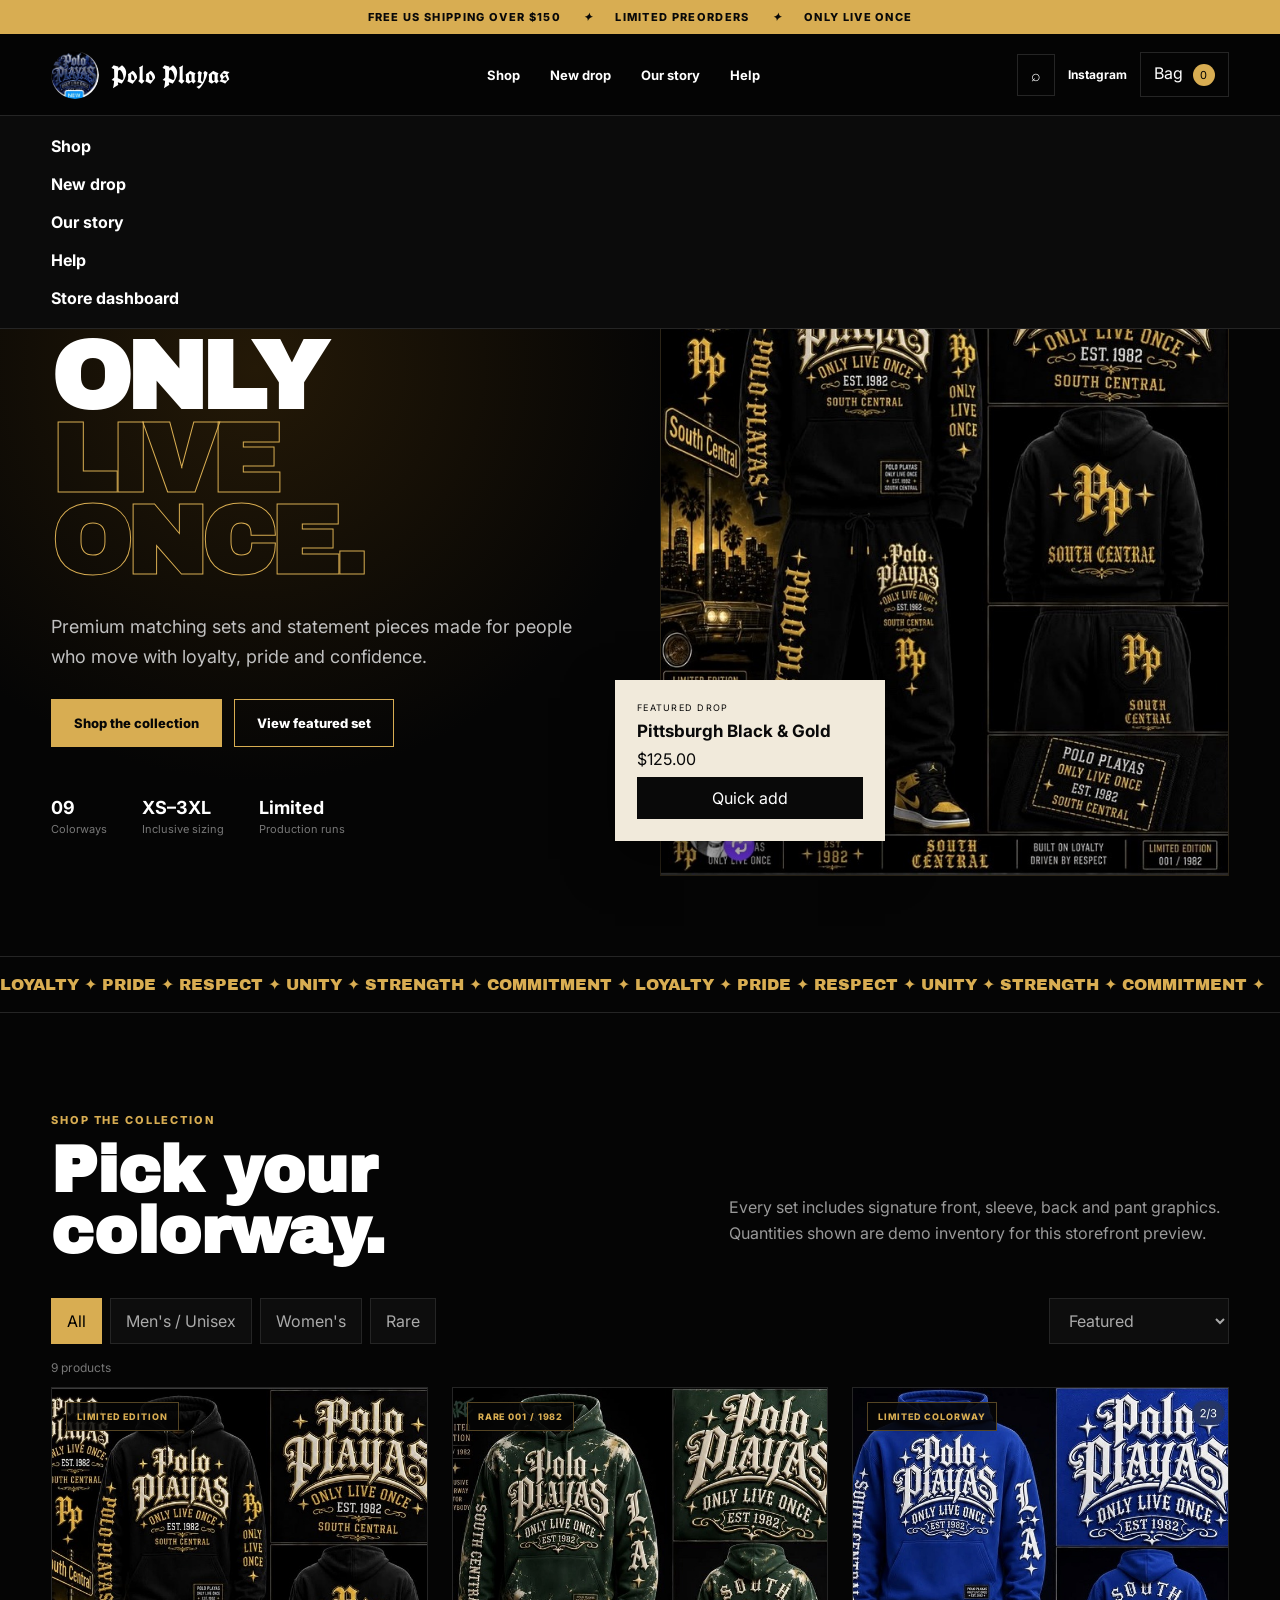
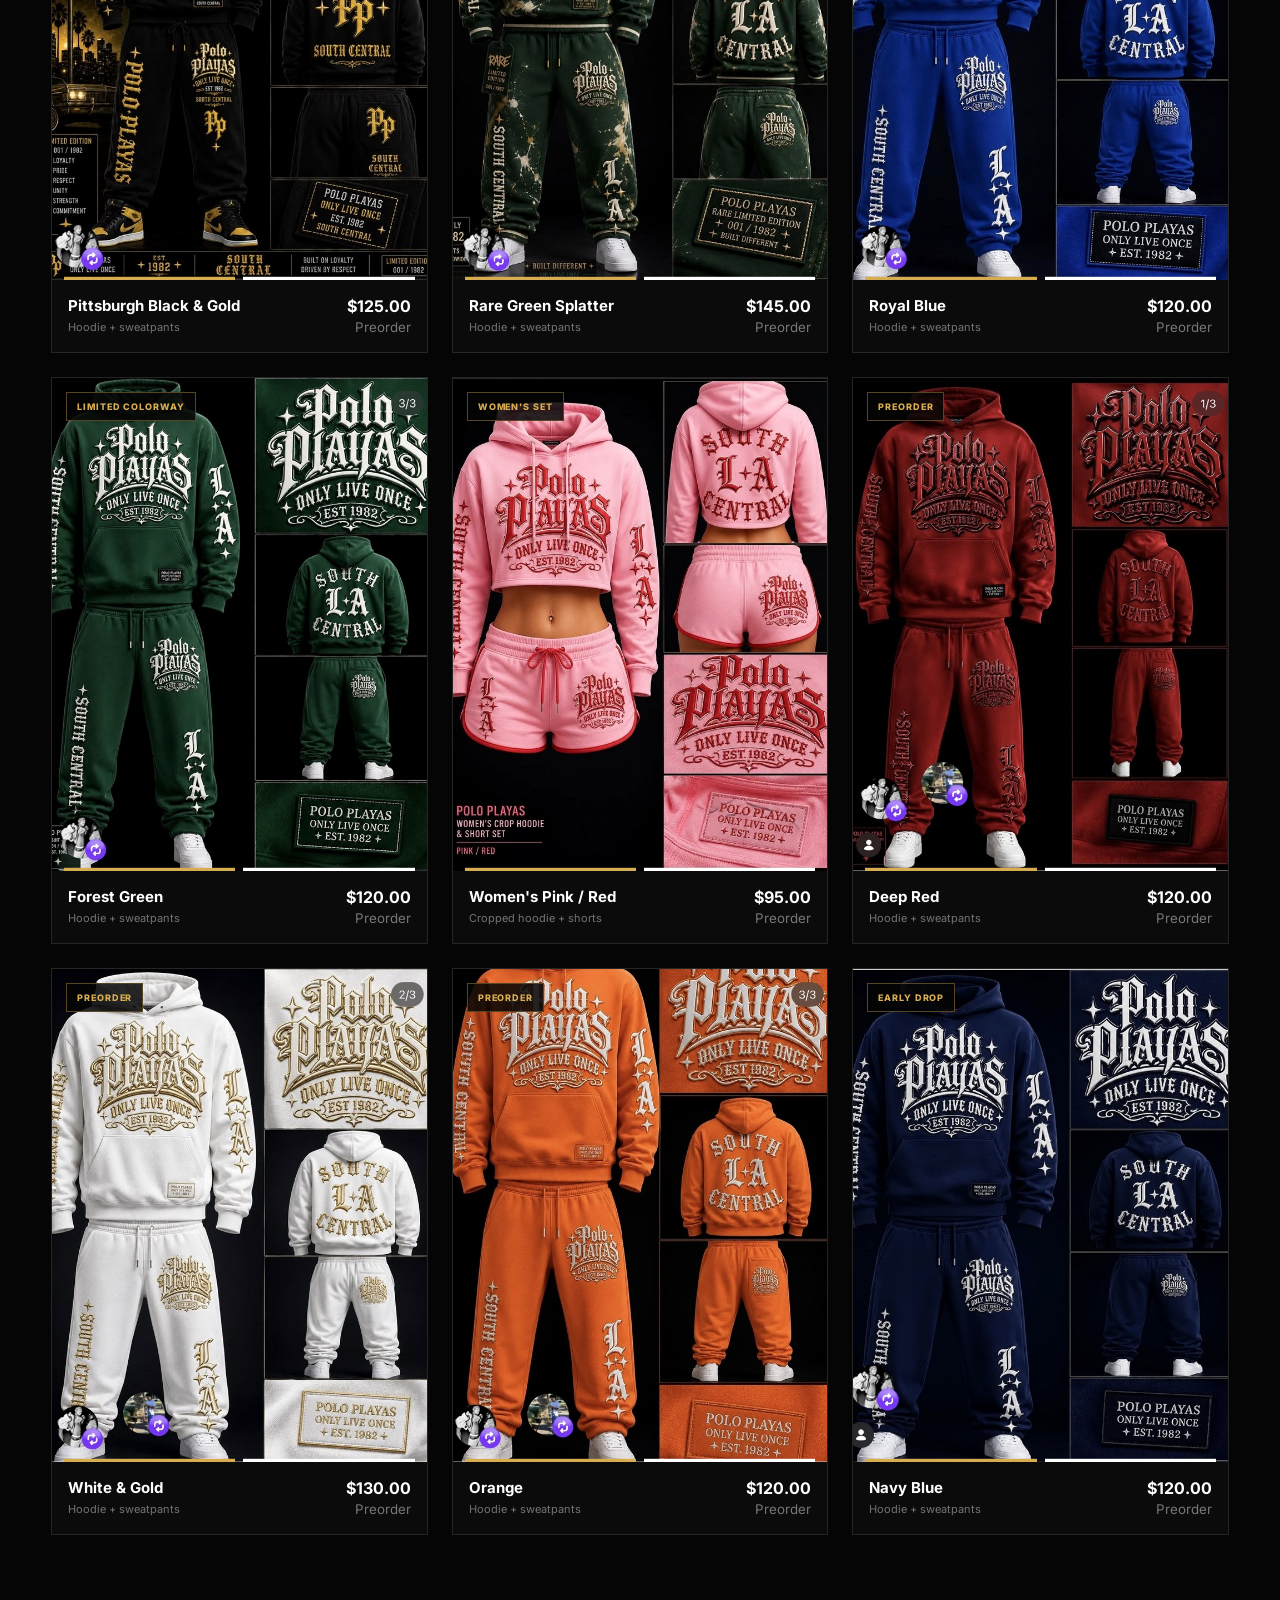
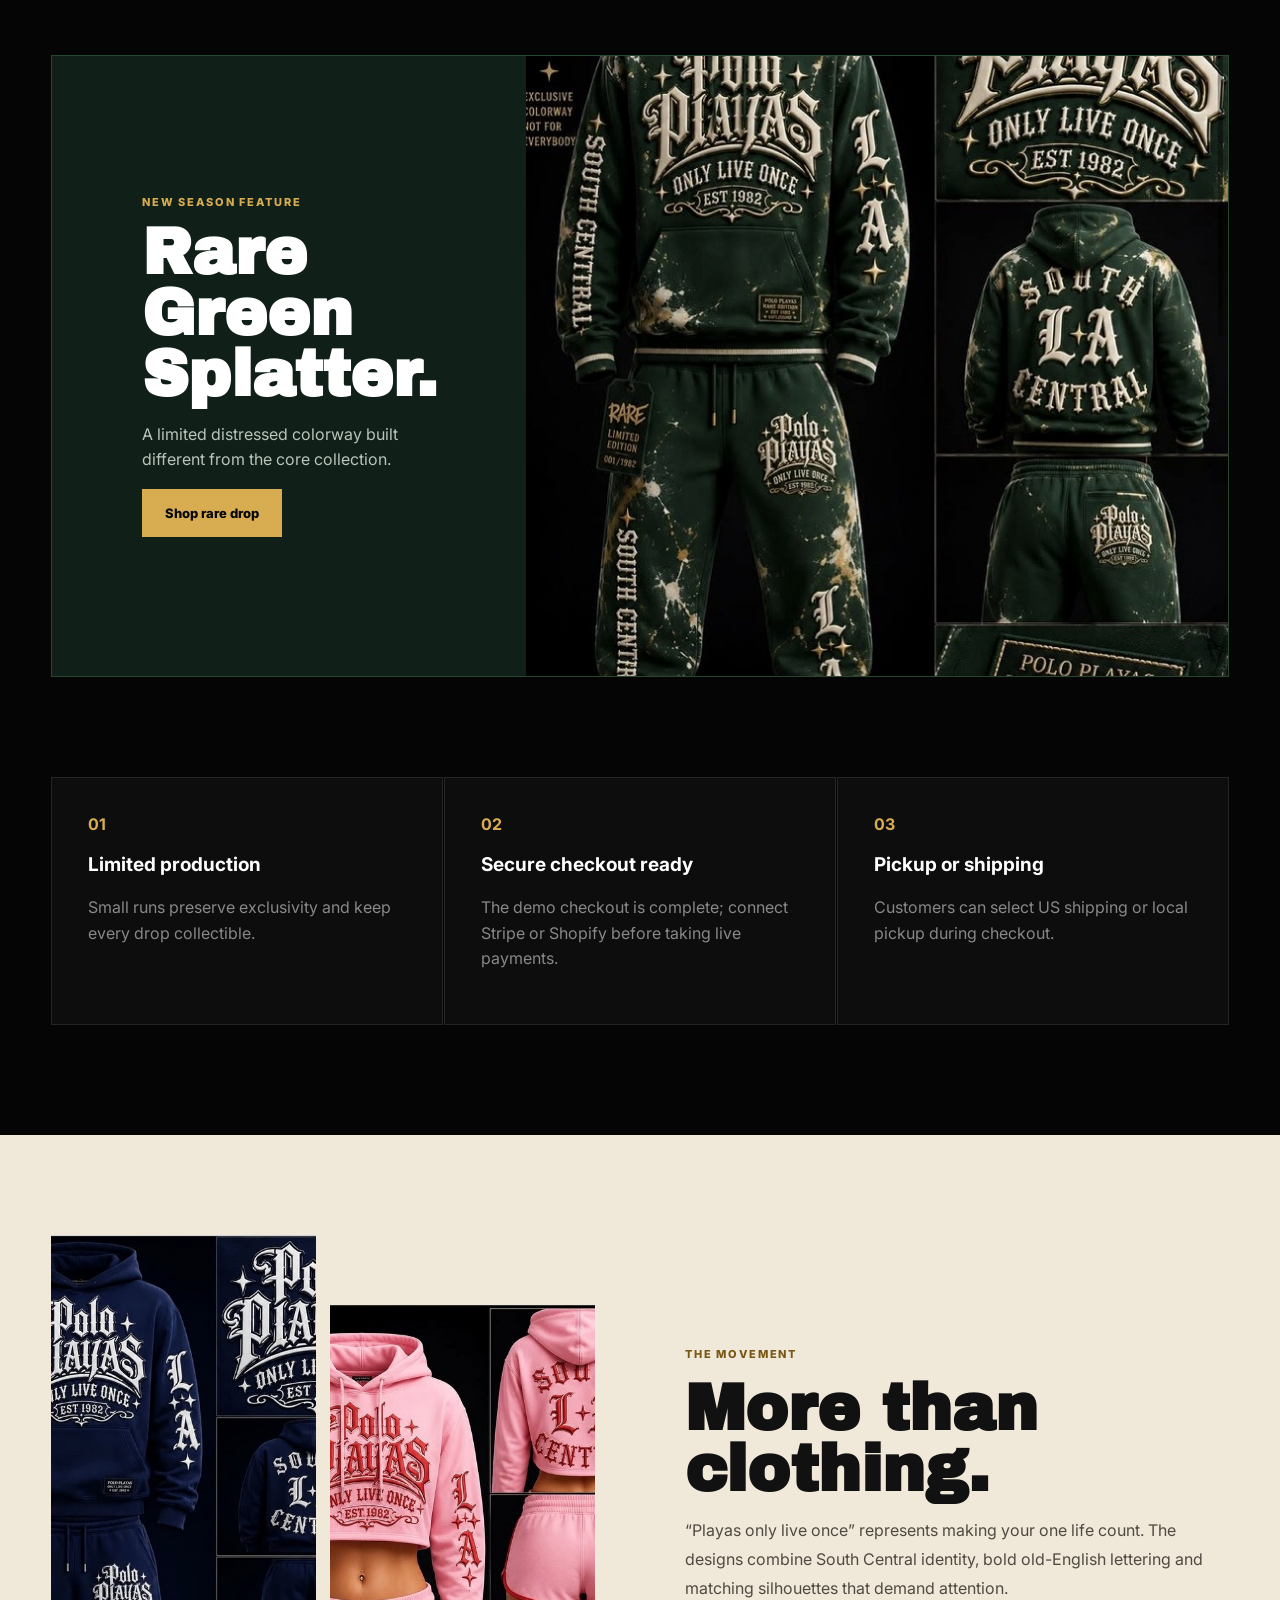
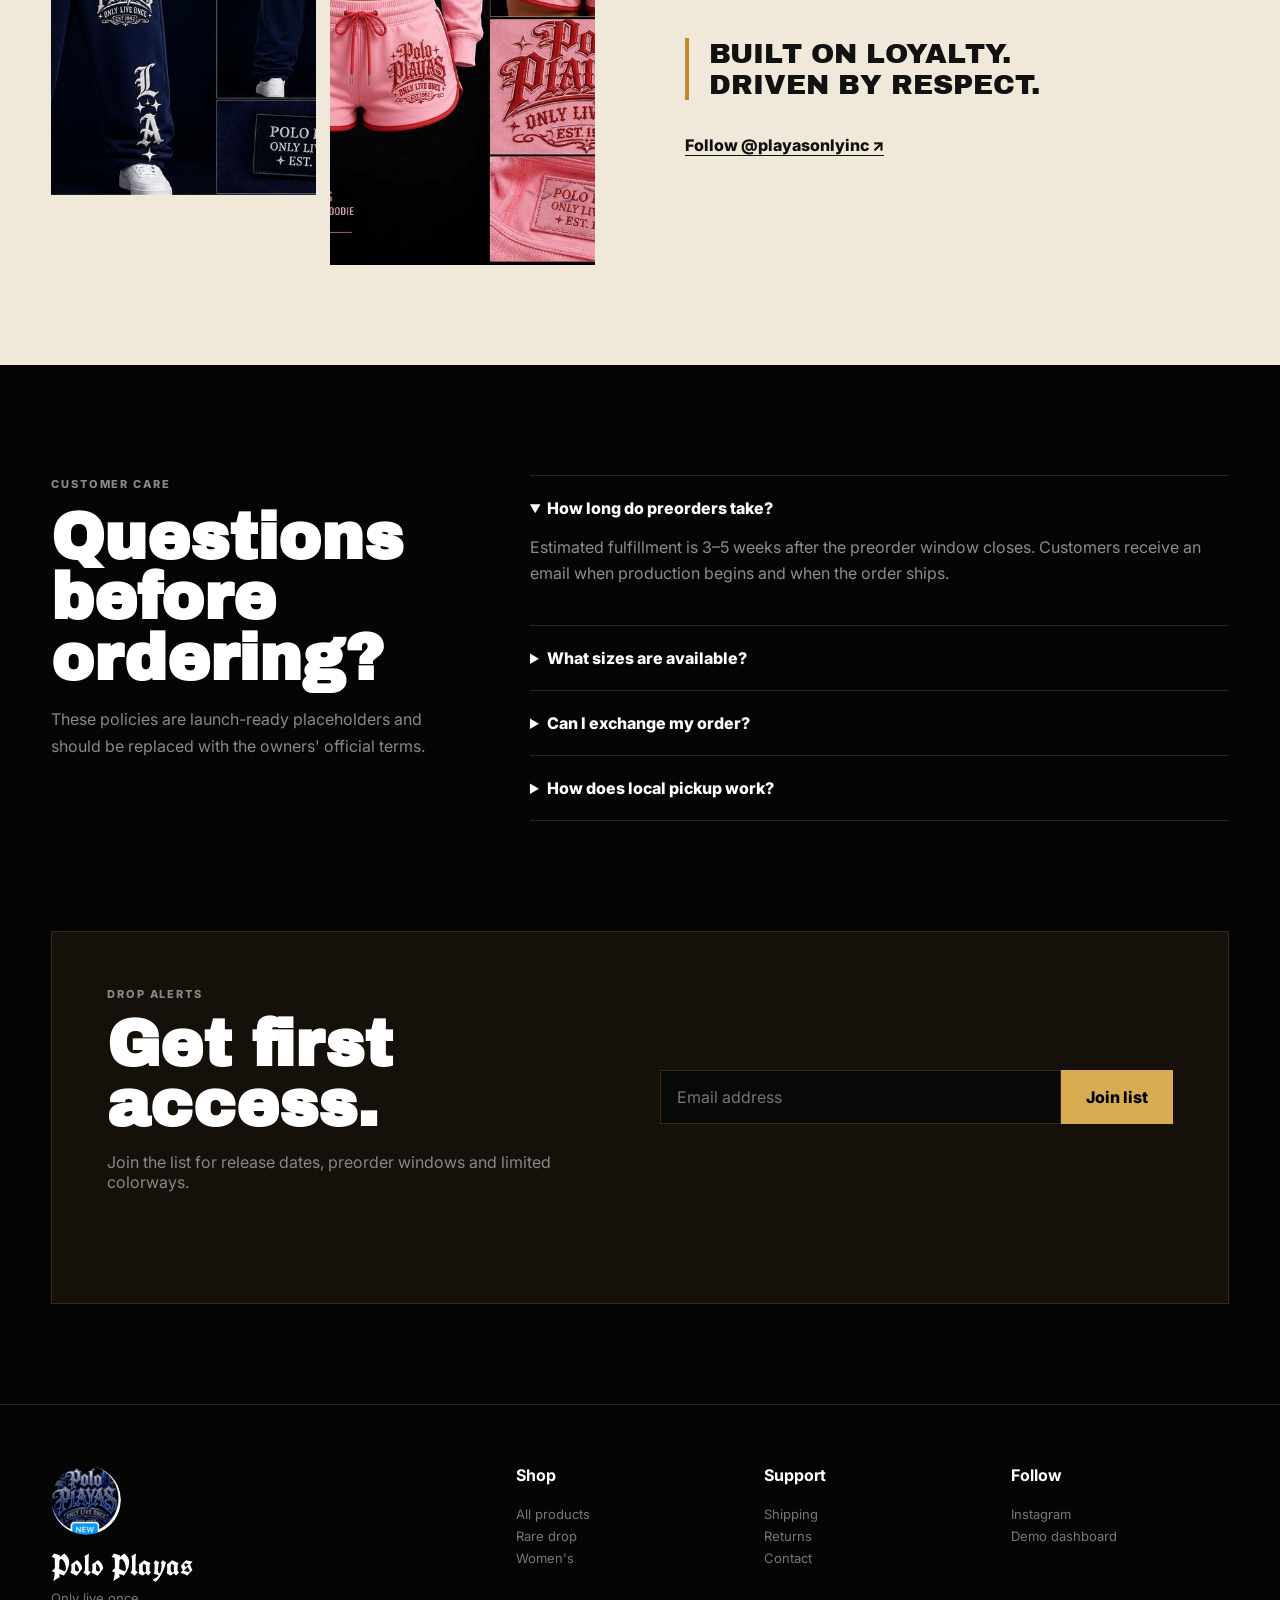
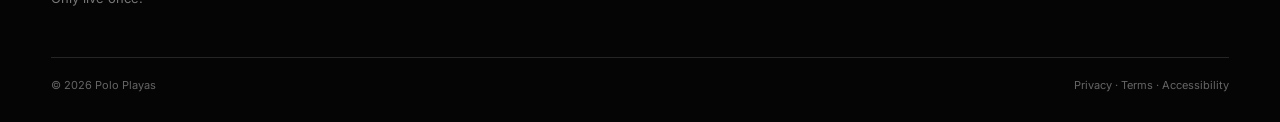
==== index.html @ fad88115 "Add files via upload" ====
<!doctype html>
<html lang="en">
<head>
  <meta charset="utf-8">
  <meta name="viewport" content="width=device-width, initial-scale=1">
  <meta name="theme-color" content="#050505">
  <meta name="description" content="Polo Playas limited-edition streetwear. Shop hoodies, matching sets, rare colorways and women's sets.">
  <title>Polo Playas — Only Live Once</title>
  <link rel="preconnect" href="https://fonts.googleapis.com">
  <link rel="preconnect" href="https://fonts.gstatic.com" crossorigin>
  <link href="https://fonts.googleapis.com/css2?family=Archivo+Black&family=Inter:wght@400;500;600;700;800&family=UnifrakturCook:wght@700&display=swap" rel="stylesheet">
  <link rel="stylesheet" href="styles.css">
</head>
<body>
  <div class="announcement"><span>FREE US SHIPPING OVER $150</span><i>✦</i><span>LIMITED PREORDERS</span><i>✦</i><span>ONLY LIVE ONCE</span></div>

  <header class="site-header">
    <a class="brand" href="#home" aria-label="Polo Playas home"><img src="assets/logo.png" alt="Polo Playas logo"><span>Polo Playas</span></a>
    <nav class="desktop-nav" aria-label="Main navigation"><a href="#shop">Shop</a><a href="#new">New drop</a><a href="#story">Our story</a><a href="#faq">Help</a></nav>
    <div class="header-actions">
      <button class="icon-button" id="searchToggle" aria-label="Search">⌕</button>
      <a class="ig-link" href="https://www.instagram.com/playasonlyinc/" target="_blank" rel="noreferrer">Instagram</a>
      <button class="bag-button" id="bagButton">Bag <span id="bagCount">0</span></button>
      <button class="menu-button" id="menuButton" aria-label="Menu">☰</button>
    </div>
  </header>

  <div class="search-panel" id="searchPanel" hidden><div><input id="searchInput" type="search" placeholder="Search colorways, sets, rare drops…"><button id="searchClose" aria-label="Close search">×</button></div></div>
  <nav class="mobile-menu" id="mobileMenu" hidden><a href="#shop">Shop</a><a href="#new">New drop</a><a href="#story">Our story</a><a href="#faq">Help</a><a href="admin.html">Store dashboard</a></nav>

  <main id="home">
    <section class="hero">
      <div class="hero-copy">
        <p class="eyebrow">SOUTH CENTRAL · LIMITED EDITION</p>
        <h1>PLAYAS ONLY<br><span>LIVE ONCE.</span></h1>
        <p class="hero-text">Premium matching sets and statement pieces made for people who move with loyalty, pride and confidence.</p>
        <div class="hero-actions"><a class="button gold" href="#shop">Shop the collection</a><button class="button outline" data-view="black-gold">View featured set</button></div>
        <div class="hero-stats"><div><strong>09</strong><span>Colorways</span></div><div><strong>XS–3XL</strong><span>Inclusive sizing</span></div><div><strong>Limited</strong><span>Production runs</span></div></div>
      </div>
      <div class="hero-media"><img src="assets/products/black-gold.jpg" alt="Black and gold Polo Playas matching set"><div class="floating-card"><small>FEATURED DROP</small><strong>Pittsburgh Black & Gold</strong><span>$125.00</span><button data-add="black-gold">Quick add</button></div></div>
    </section>

    <section class="ticker"><div>LOYALTY ✦ PRIDE ✦ RESPECT ✦ UNITY ✦ STRENGTH ✦ COMMITMENT ✦ LOYALTY ✦ PRIDE ✦ RESPECT ✦ UNITY ✦ STRENGTH ✦ COMMITMENT ✦</div></section>

    <section class="shop-section" id="shop">
      <div class="section-head"><div><p class="eyebrow">SHOP THE COLLECTION</p><h2>Pick your colorway.</h2></div><p>Every set includes signature front, sleeve, back and pant graphics. Quantities shown are demo inventory for this storefront preview.</p></div>
      <div class="shop-toolbar">
        <div class="filters" id="filters"><button class="active" data-filter="all">All</button><button data-filter="mens">Men's / Unisex</button><button data-filter="womens">Women's</button><button data-filter="rare">Rare</button></div>
        <select id="sortSelect" aria-label="Sort products"><option value="featured">Featured</option><option value="price-low">Price: low to high</option><option value="price-high">Price: high to low</option><option value="name">Name</option></select>
      </div>
      <p class="results-label" id="resultsLabel"></p>
      <div class="product-grid" id="productGrid"></div>
    </section>

    <section class="drop-banner" id="new"><div><p class="eyebrow">NEW SEASON FEATURE</p><h2>Rare Green Splatter.</h2><p>A limited distressed colorway built different from the core collection.</p><button class="button gold" data-view="rare-green">Shop rare drop</button></div><img src="assets/products/rare-green.jpg" alt="Rare green Polo Playas set"></section>

    <section class="benefits"><article><strong>01</strong><h3>Limited production</h3><p>Small runs preserve exclusivity and keep every drop collectible.</p></article><article><strong>02</strong><h3>Secure checkout ready</h3><p>The demo checkout is complete; connect Stripe or Shopify before taking live payments.</p></article><article><strong>03</strong><h3>Pickup or shipping</h3><p>Customers can select US shipping or local pickup during checkout.</p></article></section>

    <section class="story" id="story"><div class="story-images"><img src="assets/products/navy.jpg" alt="Navy Polo Playas set"><img src="assets/products/pink-red.jpg" alt="Pink women's Polo Playas set"></div><div><p class="eyebrow">THE MOVEMENT</p><h2>More than clothing.</h2><p>“Playas only live once” represents making your one life count. The designs combine South Central identity, bold old-English lettering and matching silhouettes that demand attention.</p><blockquote>BUILT ON LOYALTY.<br>DRIVEN BY RESPECT.</blockquote><a class="text-link" href="https://www.instagram.com/playasonlyinc/" target="_blank" rel="noreferrer">Follow @playasonlyinc ↗</a></div></section>

    <section class="faq" id="faq"><div><p class="eyebrow">CUSTOMER CARE</p><h2>Questions before ordering?</h2><p>These policies are launch-ready placeholders and should be replaced with the owners' official terms.</p></div><div class="faq-list"><details open><summary>How long do preorders take?</summary><p>Estimated fulfillment is 3–5 weeks after the preorder window closes. Customers receive an email when production begins and when the order ships.</p></details><details><summary>What sizes are available?</summary><p>Most unisex sets are available in XS–3XL. The women's cropped set is available in XS–XL. Size availability updates automatically in the cart.</p></details><details><summary>Can I exchange my order?</summary><p>Unused items may be exchanged within 14 days of delivery, subject to availability. Limited and preorder products may not be eligible for refunds.</p></details><details><summary>How does local pickup work?</summary><p>Choose local pickup at checkout. The brand confirms the pickup location and time after the order is prepared.</p></details></div></section>

    <section class="newsletter"><div><p class="eyebrow">DROP ALERTS</p><h2>Get first access.</h2><p>Join the list for release dates, preorder windows and limited colorways.</p></div><form id="newsletterForm"><input id="newsletterEmail" type="email" placeholder="Email address" required><button type="submit">Join list</button></form><span id="newsletterStatus"></span></section>
  </main>

  <footer><div class="footer-top"><div class="footer-brand"><img src="assets/logo.png" alt=""><strong>Polo Playas</strong><span>Only live once.</span></div><div><h4>Shop</h4><a href="#shop">All products</a><a href="#new">Rare drop</a><a href="#shop">Women's</a></div><div><h4>Support</h4><a href="#faq">Shipping</a><a href="#faq">Returns</a><a href="mailto:orders@poloplayas.com">Contact</a></div><div><h4>Follow</h4><a href="https://www.instagram.com/playasonlyinc/" target="_blank" rel="noreferrer">Instagram</a><a href="admin.html">Demo dashboard</a></div></div><div class="footer-bottom"><span>© <span id="year"></span> Polo Playas</span><span>Privacy · Terms · Accessibility</span></div></footer>

  <div class="backdrop" id="backdrop" hidden></div>
  <aside class="cart-drawer" id="cartDrawer" aria-hidden="true"><header><div><p class="eyebrow">YOUR BAG</p><h2>Shopping cart</h2></div><button id="cartClose" aria-label="Close cart">×</button></header><div class="cart-items" id="cartItems"></div><div class="empty-cart" id="emptyCart"><h3>Your bag is empty.</h3><p>Add a colorway to start your order.</p><a href="#shop" id="emptyShop">Shop collection</a></div><div class="cart-summary" id="cartSummary" hidden><div class="promo"><input id="promoInput" placeholder="Promo code"><button id="promoButton">Apply</button></div><p id="promoStatus"></p><div><span>Subtotal</span><strong id="cartSubtotal">$0.00</strong></div><div><span>Estimated shipping</span><strong>Calculated at checkout</strong></div><div class="cart-total"><span>Estimated total</span><strong id="cartTotal">$0.00</strong></div><button class="button gold wide" id="checkoutButton">Checkout</button><small>Taxes and delivery are calculated during checkout.</small></div></aside>

  <dialog class="product-dialog" id="productDialog"><button class="dialog-close" id="productClose" aria-label="Close">×</button><div class="dialog-media"><img id="dialogImage" alt=""></div><div class="dialog-info"><p class="eyebrow" id="dialogTag"></p><h2 id="dialogName"></h2><p class="price" id="dialogPrice"></p><div class="rating">★★★★★ <span>Limited drop</span></div><p id="dialogDescription"></p><label>Size<select id="dialogSize"></select></label><div class="stock-line"><span id="dialogStock"></span><button id="sizeGuideButton">Size guide</button></div><button class="button gold wide" id="dialogAdd">Add to bag</button><ul><li>Matching hoodie and sweatpants unless specified</li><li>Heavyweight fleece-style presentation</li><li>Limited preorder production</li></ul></div></dialog>

  <dialog class="checkout-dialog" id="checkoutDialog"><button class="dialog-close" id="checkoutClose" aria-label="Close checkout">×</button><div class="checkout-layout"><form id="checkoutForm"><div class="checkout-heading"><p class="eyebrow">SECURE CHECKOUT</p><h2>Complete your order.</h2><p>This preview creates a test order. No real payment is charged.</p></div><fieldset><legend>Contact</legend><div class="field-grid"><label class="full">Email<input name="email" type="email" required autocomplete="email"></label><label>First name<input name="firstName" required autocomplete="given-name"></label><label>Last name<input name="lastName" required autocomplete="family-name"></label><label class="full">Instagram handle<input name="instagram" placeholder="@yourname"></label></div></fieldset><fieldset><legend>Delivery</legend><div class="delivery-options"><label><input type="radio" name="delivery" value="ship" checked> Ship order</label><label><input type="radio" name="delivery" value="pickup"> Local pickup</label></div><div class="field-grid" id="addressFields"><label class="full">Street address<input name="address" autocomplete="street-address"></label><label>City<input name="city" autocomplete="address-level2"></label><label>State<input name="state" autocomplete="address-level1"></label><label>ZIP code<input name="zip" inputmode="numeric" autocomplete="postal-code"></label><label>Country<select name="country"><option>United States</option></select></label></div></fieldset><fieldset><legend>Payment</legend><div class="payment-demo"><span>▣</span><div><strong>Card payment placeholder</strong><p>Connect Stripe Checkout, Shopify Payments or Square before launch.</p></div></div><label class="full-checkbox"><input type="checkbox" required> I understand this is a demo order and no payment will be processed.</label></fieldset><button class="button gold wide" type="submit">Place demo order</button><p class="form-error" id="checkoutError"></p></form><aside class="checkout-summary"><h3>Order summary</h3><div id="checkoutItems"></div><div><span>Subtotal</span><strong id="checkoutSubtotal"></strong></div><div><span>Shipping</span><strong id="checkoutShipping"></strong></div><div><span>Estimated tax</span><strong id="checkoutTax"></strong></div><div class="grand-total"><span>Total</span><strong id="checkoutTotal"></strong></div></aside></div></dialog>

  <dialog class="success-dialog" id="successDialog"><div class="success-mark">✓</div><p class="eyebrow">ORDER RECEIVED</p><h2>You're locked in.</h2><p id="successText"></p><button class="button gold" id="successClose">Continue shopping</button></dialog>

  <dialog class="size-dialog" id="sizeDialog"><button class="dialog-close" id="sizeClose">×</button><p class="eyebrow">SIZE GUIDE</p><h2>Unisex set sizing</h2><table><thead><tr><th>Size</th><th>Chest</th><th>Waist</th></tr></thead><tbody><tr><td>XS</td><td>32–34</td><td>26–28</td></tr><tr><td>S</td><td>35–37</td><td>29–31</td></tr><tr><td>M</td><td>38–40</td><td>32–34</td></tr><tr><td>L</td><td>41–43</td><td>35–37</td></tr><tr><td>XL</td><td>44–47</td><td>38–41</td></tr><tr><td>2XL</td><td>48–51</td><td>42–45</td></tr><tr><td>3XL</td><td>52–55</td><td>46–49</td></tr></tbody></table><small>Measurements are placeholders in inches. Replace with manufacturer measurements before launch.</small></dialog>

  <script src="script.js"></script>
</body>
</html>
---- styles.css ----
:root{--black:#050505;--panel:#0e0e0e;--gold:#d8ad52;--cream:#f2ead9;--muted:#9a9a9a;--line:#252525;--white:#fff;--danger:#d85454}*{box-sizing:border-box}html{scroll-behavior:smooth}body{margin:0;background:var(--black);color:var(--white);font-family:Inter,Arial,sans-serif}button,input,select{font:inherit}button,a{transition:.2s ease}a{color:inherit;text-decoration:none}.announcement{height:34px;background:var(--gold);color:#090909;display:flex;align-items:center;justify-content:center;gap:22px;font-size:11px;font-weight:800;letter-spacing:.12em}.site-header{height:82px;position:sticky;top:0;z-index:40;display:flex;align-items:center;justify-content:space-between;padding:0 4vw;background:rgba(5,5,5,.92);backdrop-filter:blur(14px);border-bottom:1px solid var(--line)}.brand{display:flex;align-items:center;gap:12px;font-family:UnifrakturCook,serif;font-size:25px}.brand img{width:48px;height:48px;border-radius:50%;object-fit:cover}.desktop-nav{display:flex;gap:30px;font-size:13px;font-weight:700}.desktop-nav a:hover,.ig-link:hover{color:var(--gold)}.header-actions{display:flex;align-items:center;gap:13px}.icon-button,.bag-button,.menu-button{background:none;color:#fff;border:1px solid var(--line);padding:10px 13px;cursor:pointer}.bag-button span{display:inline-grid;place-items:center;background:var(--gold);color:#000;min-width:22px;height:22px;border-radius:50%;font-size:11px;margin-left:6px}.menu-button{display:none}.ig-link{font-size:12px;font-weight:700}.search-panel{position:fixed;inset:116px 0 auto;z-index:39;background:#0b0b0b;border-bottom:1px solid var(--line);padding:25px 4vw}.search-panel>div{max-width:900px;margin:auto;display:flex}.search-panel input{flex:1;background:transparent;border:0;border-bottom:1px solid #666;color:#fff;padding:15px;font-size:20px;outline:none}.search-panel button{background:none;border:0;color:#fff;font-size:30px}.mobile-menu{position:fixed;z-index:45;top:116px;left:0;right:0;background:#0b0b0b;padding:20px 4vw;border-bottom:1px solid var(--line);display:grid;gap:18px;font-weight:700}.hero{min-height:780px;display:grid;grid-template-columns:1fr 1.02fr;gap:4vw;align-items:center;padding:70px 4vw 80px;background:radial-gradient(circle at 20% 30%,#241907 0,transparent 35%)}.eyebrow{color:var(--gold);letter-spacing:.17em;font-size:11px;font-weight:800;margin:0 0 14px}.hero h1{font-family:Archivo Black,sans-serif;letter-spacing:-.055em;font-size:clamp(55px,7.5vw,118px);line-height:.86;margin:0}.hero h1 span{color:transparent;-webkit-text-stroke:1px var(--gold)}.hero-text{max-width:580px;color:#c0c0c0;font-size:18px;line-height:1.65;margin:28px 0}.hero-actions{display:flex;gap:12px;flex-wrap:wrap}.button{border:1px solid var(--gold);padding:15px 22px;display:inline-flex;justify-content:center;align-items:center;font-weight:800;font-size:13px;cursor:pointer}.button.gold{background:var(--gold);color:#070707}.button.gold:hover{background:#f1ce7d}.button.outline{background:transparent;color:#fff}.button.outline:hover{background:#161616}.wide{width:100%}.hero-stats{margin-top:50px;display:flex;gap:35px}.hero-stats div{display:grid}.hero-stats strong{font-size:18px}.hero-stats span{color:#777;font-size:11px;margin-top:4px}.hero-media{position:relative;min-width:0}.hero-media>img{width:100%;height:min(690px,72vw);object-fit:cover;object-position:50% 35%;border:1px solid #2b2417;display:block}.floating-card{position:absolute;left:-45px;bottom:35px;background:#f1eadb;color:#090909;padding:22px;width:270px;display:grid;gap:8px;box-shadow:0 18px 45px #0008}.floating-card small{font-size:9px;letter-spacing:.14em}.floating-card strong{font-size:17px}.floating-card button{background:#090909;color:#fff;border:0;padding:11px;cursor:pointer}.ticker{overflow:hidden;border-block:1px solid var(--line);padding:18px 0;color:var(--gold);font-family:Archivo Black,sans-serif;white-space:nowrap}.ticker div{width:max-content;animation:ticker 28s linear infinite}@keyframes ticker{to{transform:translateX(-50%)}}.shop-section{padding:100px 4vw}.section-head{display:flex;justify-content:space-between;gap:40px;align-items:end;margin-bottom:35px}.section-head h2,.drop-banner h2,.story h2,.faq h2,.newsletter h2{font-family:Archivo Black,sans-serif;font-size:clamp(38px,5vw,70px);line-height:.95;margin:0}.section-head>p{max-width:500px;color:#999;line-height:1.6}.shop-toolbar{display:flex;justify-content:space-between;gap:18px;margin-bottom:16px}.filters{display:flex;gap:8px;flex-wrap:wrap}.filters button,.shop-toolbar select{background:#0d0d0d;border:1px solid var(--line);color:#aaa;padding:11px 15px;cursor:pointer}.filters button.active{color:#000;background:var(--gold);border-color:var(--gold)}.results-label{color:#777;font-size:12px}.product-grid{display:grid;grid-template-columns:repeat(3,1fr);gap:24px}.product-card{background:#0b0b0b;border:1px solid var(--line);overflow:hidden}.product-image{position:relative;aspect-ratio:.76;overflow:hidden;background:#111}.product-image img{width:100%;height:100%;object-fit:cover;transition:.5s}.product-card:hover img{transform:scale(1.035)}.product-badge{position:absolute;top:14px;left:14px;background:#050505d9;border:1px solid #554524;color:var(--gold);padding:8px 10px;font-size:9px;font-weight:800;letter-spacing:.1em}.product-actions{position:absolute;inset:auto 12px 12px;display:flex;gap:8px;transform:translateY(120%);transition:.25s}.product-card:hover .product-actions{transform:translateY(0)}.product-actions button{flex:1;border:0;padding:12px;font-weight:800;cursor:pointer}.product-actions .add{background:var(--gold)}.product-actions .view{background:#fff}.product-info{padding:16px;display:flex;justify-content:space-between;gap:12px}.product-info h3{margin:0 0 5px;font-size:15px}.product-info p{margin:0;color:#747474;font-size:11px}.product-price{text-align:right}.product-price strong{display:block}.product-price small{color:#777}.drop-banner{margin:20px 4vw 100px;display:grid;grid-template-columns:.8fr 1.2fr;align-items:center;background:#102018;border:1px solid #28452f;overflow:hidden}.drop-banner>div{padding:7vw}.drop-banner p:not(.eyebrow){color:#b9c4bc;line-height:1.6}.drop-banner img{width:100%;height:620px;object-fit:cover}.benefits{display:grid;grid-template-columns:repeat(3,1fr);padding:0 4vw 110px;gap:1px}.benefits article{background:#0d0d0d;border:1px solid var(--line);padding:36px}.benefits strong{color:var(--gold)}.benefits h3{font-size:19px}.benefits p{color:#888;line-height:1.6}.story{display:grid;grid-template-columns:1fr 1fr;gap:7vw;padding:100px 4vw;background:#f0e8d8;color:#111;align-items:center}.story-images{display:grid;grid-template-columns:1fr 1fr;gap:14px}.story-images img{width:100%;height:560px;object-fit:cover}.story-images img:nth-child(2){margin-top:70px}.story .eyebrow{color:#795715}.story p{line-height:1.8;color:#4f4a42}.story blockquote{font-family:Archivo Black,sans-serif;font-size:28px;border-left:4px solid #b98a2e;padding-left:20px;margin:35px 0}.text-link{font-weight:800;border-bottom:1px solid}.faq{padding:110px 4vw;display:grid;grid-template-columns:.7fr 1.3fr;gap:8vw}.faq>div>p{color:#888;line-height:1.7}.faq-list details{border-top:1px solid var(--line);padding:22px 0}.faq-list details:last-child{border-bottom:1px solid var(--line)}summary{cursor:pointer;font-weight:800}details p{color:#8c8c8c;line-height:1.65}.newsletter{margin:0 4vw 100px;padding:55px;background:#15100a;border:1px solid #382b18;display:grid;grid-template-columns:1fr 1fr;gap:40px;align-items:center}.newsletter p{color:#888}.newsletter form{display:flex}.newsletter input{flex:1;background:#080808;border:1px solid #342a1b;color:#fff;padding:16px}.newsletter button{background:var(--gold);border:0;font-weight:800;padding:0 25px}.newsletter span{grid-column:2;color:var(--gold);font-size:12px}footer{border-top:1px solid var(--line);padding:60px 4vw 30px}.footer-top{display:grid;grid-template-columns:2fr repeat(3,1fr);gap:30px}.footer-brand{display:grid;width:max-content}.footer-brand img{width:70px;border-radius:50%}.footer-brand strong{font-family:UnifrakturCook;font-size:30px;margin-top:10px}.footer-brand span,footer a{color:#777;font-size:13px;margin:6px 0;display:block}footer h4{margin-top:0}.footer-bottom{border-top:1px solid var(--line);margin-top:45px;padding-top:20px;display:flex;justify-content:space-between;color:#656565;font-size:11px}.backdrop{position:fixed;inset:0;background:#000a;z-index:80}.cart-drawer{position:fixed;top:0;right:0;bottom:0;width:min(470px,100%);background:#0c0c0c;z-index:90;transform:translateX(105%);transition:.3s;display:flex;flex-direction:column;border-left:1px solid var(--line)}.cart-drawer.open{transform:none}.cart-drawer header{display:flex;justify-content:space-between;padding:25px;border-bottom:1px solid var(--line)}.cart-drawer h2{margin:0}.cart-drawer header button,.dialog-close{background:none;border:0;color:#fff;font-size:30px;cursor:pointer}.cart-items{padding:12px 22px;overflow:auto;flex:1}.cart-item{display:grid;grid-template-columns:85px 1fr auto;gap:13px;padding:14px 0;border-bottom:1px solid var(--line)}.cart-item img{width:85px;height:110px;object-fit:cover}.cart-item h3{font-size:13px;margin:0 0 6px}.cart-item p{font-size:11px;color:#888}.qty{display:flex;align-items:center;border:1px solid var(--line);width:max-content}.qty button{background:none;color:#fff;border:0;width:30px;height:30px}.qty span{font-size:12px}.remove{background:none;color:#777;border:0;font-size:11px}.empty-cart{text-align:center;margin:auto;padding:30px}.empty-cart a{color:var(--gold);font-weight:800}.cart-summary{padding:22px;border-top:1px solid var(--line)}.promo{display:flex}.promo input{flex:1;background:#080808;border:1px solid var(--line);color:#fff;padding:11px}.promo button{background:#222;color:#fff;border:0;padding:0 15px}.cart-summary>div:not(.promo){display:flex;justify-content:space-between;margin:14px 0;font-size:12px}.cart-summary .cart-total{font-size:17px;border-top:1px solid var(--line);padding-top:15px}.cart-summary small,.cart-summary>p{color:#777;font-size:10px}dialog{border:1px solid #333;background:#0d0d0d;color:#fff;padding:0;max-width:none}dialog::backdrop{background:#000c}.product-dialog{width:min(980px,94vw)}.dialog-close{position:absolute;right:16px;top:10px;z-index:2}.product-dialog{grid-template-columns:1fr 1fr}.product-dialog[open]{display:grid}.dialog-media img{width:100%;height:680px;object-fit:cover;display:block}.dialog-info{padding:55px}.dialog-info h2{font-family:Archivo Black;font-size:42px;line-height:1;margin:0 0 14px}.price{font-size:22px}.rating{color:var(--gold);font-size:12px}.rating span{color:#777}.dialog-info>p:not(.eyebrow,.price){color:#999;line-height:1.7}.dialog-info label{display:grid;gap:8px;margin:25px 0 10px;font-size:12px}.dialog-info select{background:#080808;color:#fff;border:1px solid var(--line);padding:13px}.stock-line{display:flex;justify-content:space-between;font-size:11px;color:#777;margin:12px 0 24px}.stock-line button{background:none;border:0;color:var(--gold);text-decoration:underline}.dialog-info ul{color:#777;font-size:11px;line-height:2}.checkout-dialog{width:min(1120px,96vw);max-height:94vh;overflow:auto}.checkout-layout{display:grid;grid-template-columns:1.4fr .8fr}.checkout-layout form{padding:48px}.checkout-heading h2{font-family:Archivo Black;font-size:42px;margin:0}.checkout-heading>p:last-child{color:#888}.checkout-layout fieldset{border:0;border-top:1px solid var(--line);padding:26px 0;margin:0}.checkout-layout legend{font-weight:800;padding-top:20px}.field-grid{display:grid;grid-template-columns:1fr 1fr;gap:13px}.field-grid label{display:grid;gap:7px;font-size:11px;color:#bbb}.field-grid .full{grid-column:1/-1}.field-grid input,.field-grid select{background:#080808;border:1px solid #333;color:#fff;padding:13px}.delivery-options{display:flex;gap:20px;margin-bottom:18px}.payment-demo{padding:18px;background:#121212;border:1px solid #333;display:flex;gap:14px}.payment-demo p{color:#777;font-size:11px;margin:4px 0}.full-checkbox{display:flex;gap:8px;font-size:11px;color:#888;margin-top:18px}.checkout-summary{background:#151515;padding:48px;position:sticky;top:0;height:max-content}.checkout-summary h3{margin-top:0}.checkout-line{display:grid;grid-template-columns:55px 1fr auto;gap:10px;margin:12px 0;align-items:center}.checkout-line img{width:55px;height:70px;object-fit:cover}.checkout-line strong,.checkout-line span{font-size:11px}.checkout-summary>div:not(#checkoutItems){display:flex;justify-content:space-between;margin:15px 0;font-size:12px}.checkout-summary .grand-total{border-top:1px solid #444;padding-top:18px;font-size:18px}.success-dialog{text-align:center;width:min(480px,92vw);padding:50px}.success-mark{width:70px;height:70px;border-radius:50%;background:var(--gold);color:#000;display:grid;place-items:center;margin:auto;font-size:32px}.success-dialog h2{font-family:Archivo Black;font-size:38px}.success-dialog p{color:#888;line-height:1.6}.size-dialog{width:min(620px,92vw);padding:45px}.size-dialog table{width:100%;border-collapse:collapse;margin:25px 0}.size-dialog th,.size-dialog td{border:1px solid #333;padding:11px;text-align:left}.size-dialog small{color:#777}.form-error{color:var(--danger)}@media(max-width:900px){.desktop-nav,.ig-link{display:none}.menu-button{display:block}.hero{grid-template-columns:1fr;padding-top:55px}.hero-media>img{height:650px}.floating-card{left:18px}.product-grid{grid-template-columns:repeat(2,1fr)}.drop-banner{grid-template-columns:1fr}.benefits{grid-template-columns:1fr}.story{grid-template-columns:1fr}.faq{grid-template-columns:1fr}.newsletter{grid-template-columns:1fr}.newsletter span{grid-column:auto}.footer-top{grid-template-columns:1fr 1fr}.checkout-layout{grid-template-columns:1fr}.checkout-summary{position:static}.product-dialog[open]{grid-template-columns:1fr}.dialog-media img{height:480px}}@media(max-width:600px){.announcement{font-size:8px;gap:8px}.site-header{height:68px}.brand span{display:none}.brand img{width:42px;height:42px}.search-panel{top:102px}.hero{padding:45px 18px 65px;min-height:auto}.hero h1{font-size:55px}.hero-text{font-size:15px}.hero-media>img{height:510px}.floating-card{position:relative;left:auto;bottom:auto;width:100%;box-shadow:none}.hero-stats{gap:17px}.shop-section{padding:75px 18px}.section-head{display:block}.shop-toolbar{display:block}.shop-toolbar select{margin-top:12px;width:100%}.product-grid{grid-template-columns:1fr}.product-actions{transform:none}.drop-banner{margin:0 18px 70px}.drop-banner>div{padding:35px 24px}.drop-banner img{height:430px}.benefits{padding:0 18px 70px}.story{padding:70px 18px}.story-images img{height:390px}.faq{padding:75px 18px}.newsletter{margin:0 18px 70px;padding:30px 20px}.newsletter form{display:grid}.newsletter button{padding:14px}.footer-top{grid-template-columns:1fr 1fr}.footer-brand{grid-column:1/-1}.footer-bottom{display:grid;gap:8px}.dialog-info{padding:30px 22px}.dialog-info h2{font-size:32px}.dialog-media img{height:400px}.checkout-layout form,.checkout-summary{padding:30px 20px}.field-grid{grid-template-columns:1fr}.field-grid .full{grid-column:auto}.checkout-heading h2{font-size:32px}}
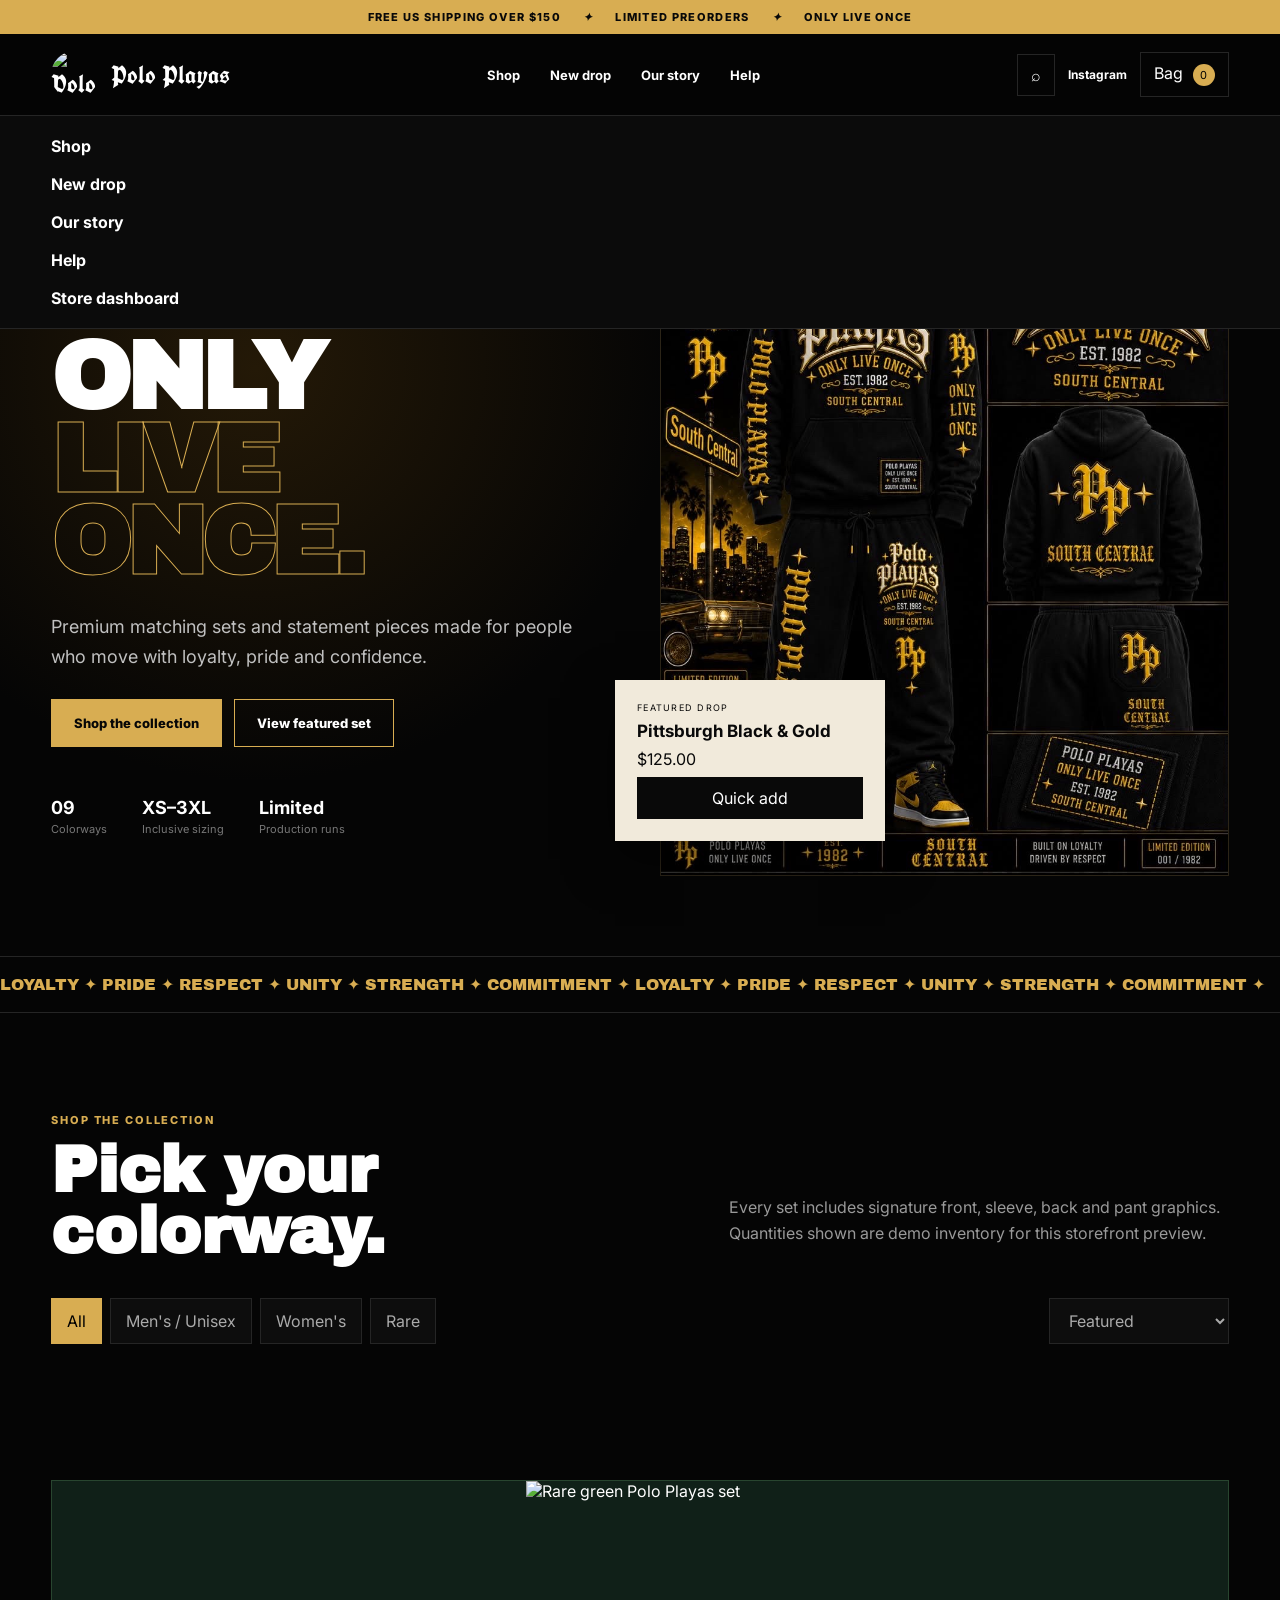
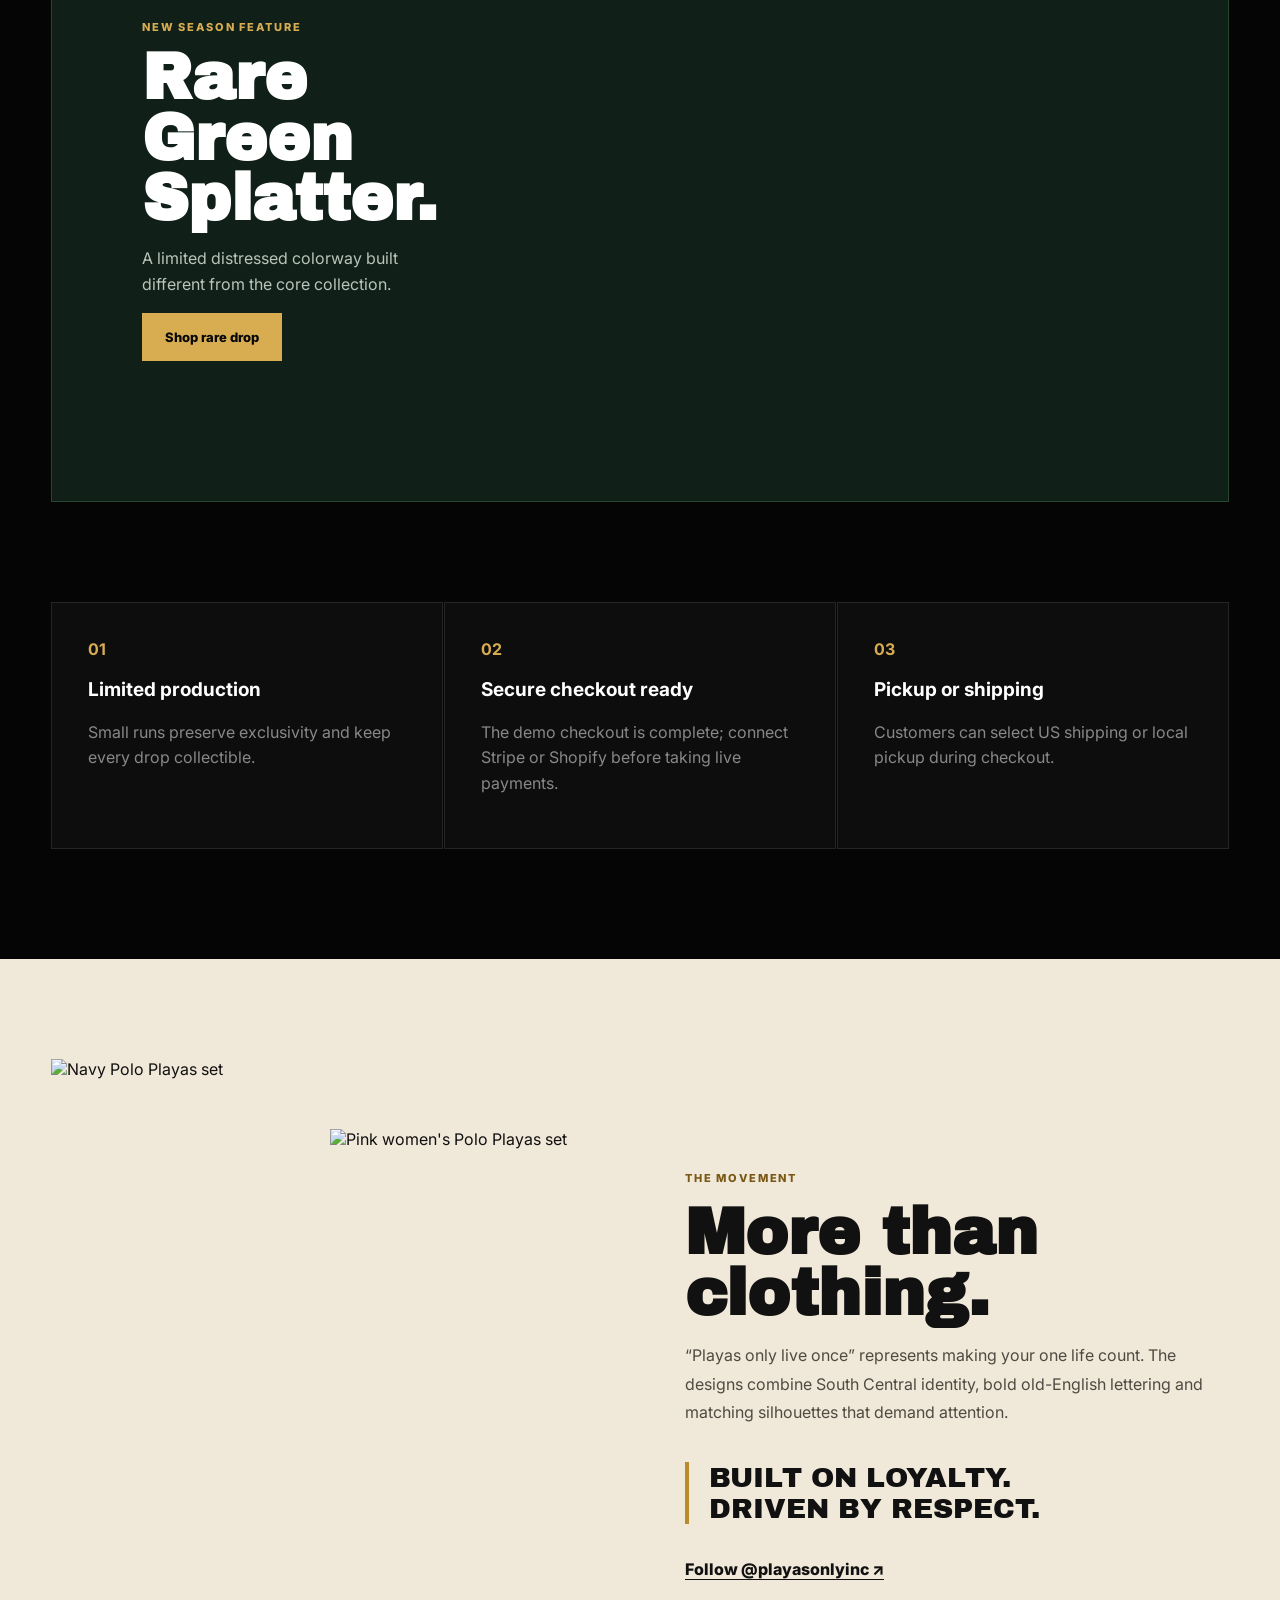
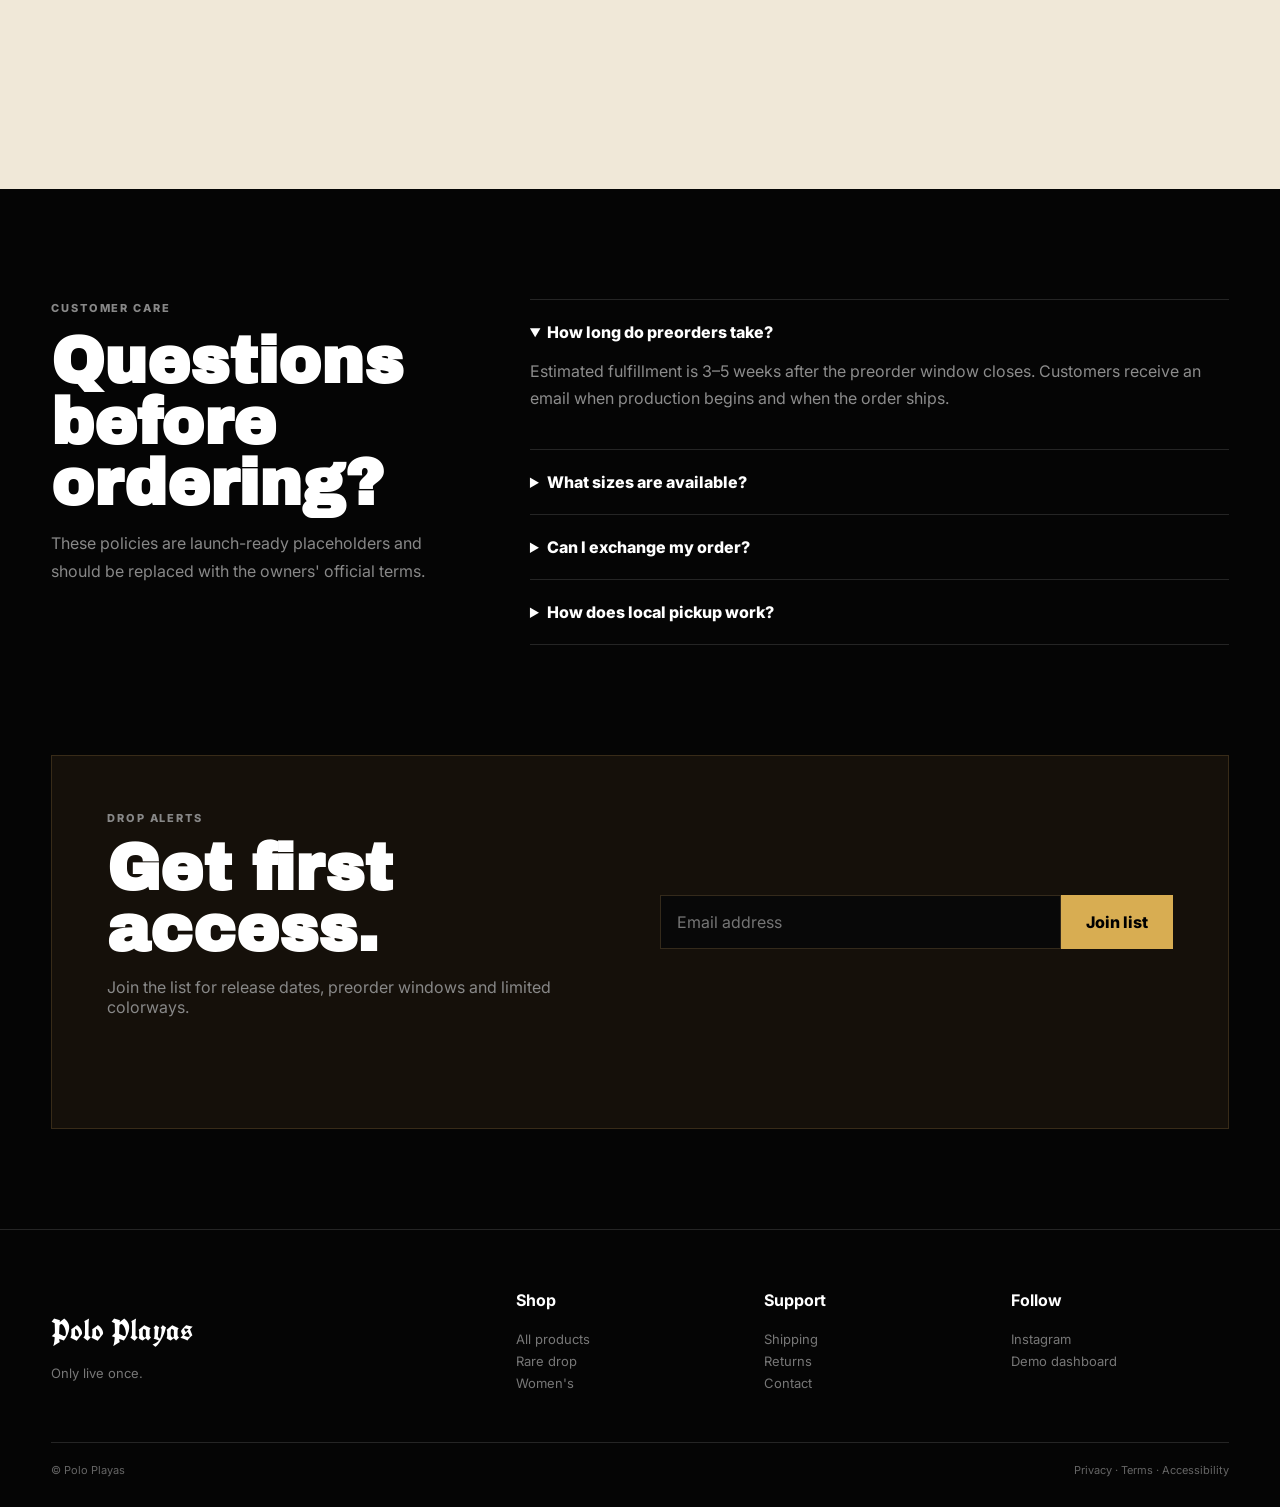
==== commit 929e1fee: "Update image source for black-gold product" ====
--- a/index.html
+++ b/index.html
@@ -37,7 +37,7 @@
         <div class="hero-actions"><a class="button gold" href="#shop">Shop the collection</a><button class="button outline" data-view="black-gold">View featured set</button></div>
         <div class="hero-stats"><div><strong>09</strong><span>Colorways</span></div><div><strong>XS–3XL</strong><span>Inclusive sizing</span></div><div><strong>Limited</strong><span>Production runs</span></div></div>
       </div>
-      <div class="hero-media"><img src="assets/products/black-gold.jpg" alt="Black and gold Polo Playas matching set"><div class="floating-card"><small>FEATURED DROP</small><strong>Pittsburgh Black & Gold</strong><span>$125.00</span><button data-add="black-gold">Quick add</button></div></div>
+      <div class="hero-media"><img src="black-gold.jpg" alt="Black and gold Polo Playas matching set"><div class="floating-card"><small>FEATURED DROP</small><strong>Pittsburgh Black & Gold</strong><span>$125.00</span><button data-add="black-gold">Quick add</button></div></div>
     </section>
 
     <section class="ticker"><div>LOYALTY ✦ PRIDE ✦ RESPECT ✦ UNITY ✦ STRENGTH ✦ COMMITMENT ✦ LOYALTY ✦ PRIDE ✦ RESPECT ✦ UNITY ✦ STRENGTH ✦ COMMITMENT ✦</div></section>
